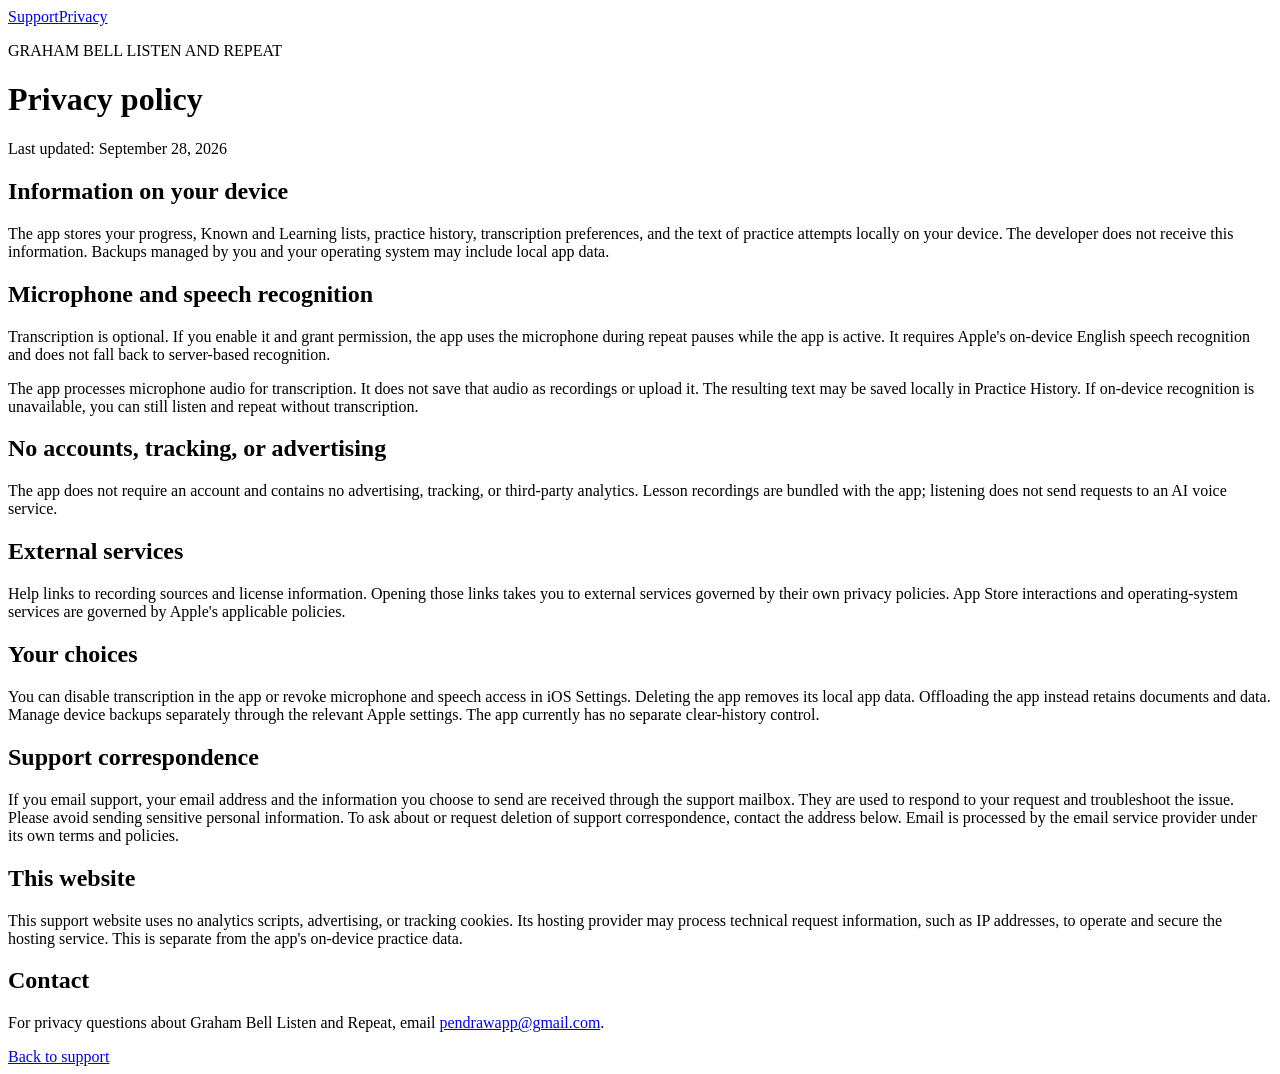
==== graham-bell/privacy.html @ 5809dc28 "Add Graham Bell app support and privacy page: privacy.html" ====
<!doctype html>
<html lang="en">
<head>
  <meta charset="utf-8">
  <meta name="viewport" content="width=device-width, initial-scale=1">
  <meta name="description" content="Privacy policy for Graham Bell Listen and Repeat.">
  <title>Privacy — Graham Bell Listen and Repeat</title>
  <link rel="stylesheet" href="style.css">
</head>
<body>
  <main>
    <nav aria-label="Main"><a href="./">Support</a><a href="privacy.html" aria-current="page">Privacy</a></nav>
    <p class="eyebrow">GRAHAM BELL LISTEN AND REPEAT</p>
    <h1>Privacy policy</h1>
    <p>Last updated: September 28, 2026</p>
    <section>
      <h2>Information on your device</h2>
      <p>The app stores your progress, Known and Learning lists, practice history, transcription preferences, and the text of practice attempts locally on your device. The developer does not receive this information. Backups managed by you and your operating system may include local app data.</p>
      <h2>Microphone and speech recognition</h2>
      <p>Transcription is optional. If you enable it and grant permission, the app uses the microphone during repeat pauses while the app is active. It requires Apple's on-device English speech recognition and does not fall back to server-based recognition.</p>
      <p>The app processes microphone audio for transcription. It does not save that audio as recordings or upload it. The resulting text may be saved locally in Practice History. If on-device recognition is unavailable, you can still listen and repeat without transcription.</p>
      <h2>No accounts, tracking, or advertising</h2>
      <p>The app does not require an account and contains no advertising, tracking, or third-party analytics. Lesson recordings are bundled with the app; listening does not send requests to an AI voice service.</p>
      <h2>External services</h2>
      <p>Help links to recording sources and license information. Opening those links takes you to external services governed by their own privacy policies. App Store interactions and operating-system services are governed by Apple's applicable policies.</p>
      <h2>Your choices</h2>
      <p>You can disable transcription in the app or revoke microphone and speech access in iOS Settings. Deleting the app removes its local app data. Offloading the app instead retains documents and data. Manage device backups separately through the relevant Apple settings. The app currently has no separate clear-history control.</p>
      <h2>Support correspondence</h2>
      <p>If you email support, your email address and the information you choose to send are received through the support mailbox. They are used to respond to your request and troubleshoot the issue. Please avoid sending sensitive personal information. To ask about or request deletion of support correspondence, contact the address below. Email is processed by the email service provider under its own terms and policies.</p>
      <h2>This website</h2>
      <p>This support website uses no analytics scripts, advertising, or tracking cookies. Its hosting provider may process technical request information, such as IP addresses, to operate and secure the hosting service. This is separate from the app's on-device practice data.</p>
      <h2>Contact</h2>
      <p>For privacy questions about Graham Bell Listen and Repeat, email <a href="mailto:pendrawapp@gmail.com">pendrawapp@gmail.com</a>.</p>
    </section>
    <footer><a href="./">Back to support</a></footer>
  </main>
</body>
</html>
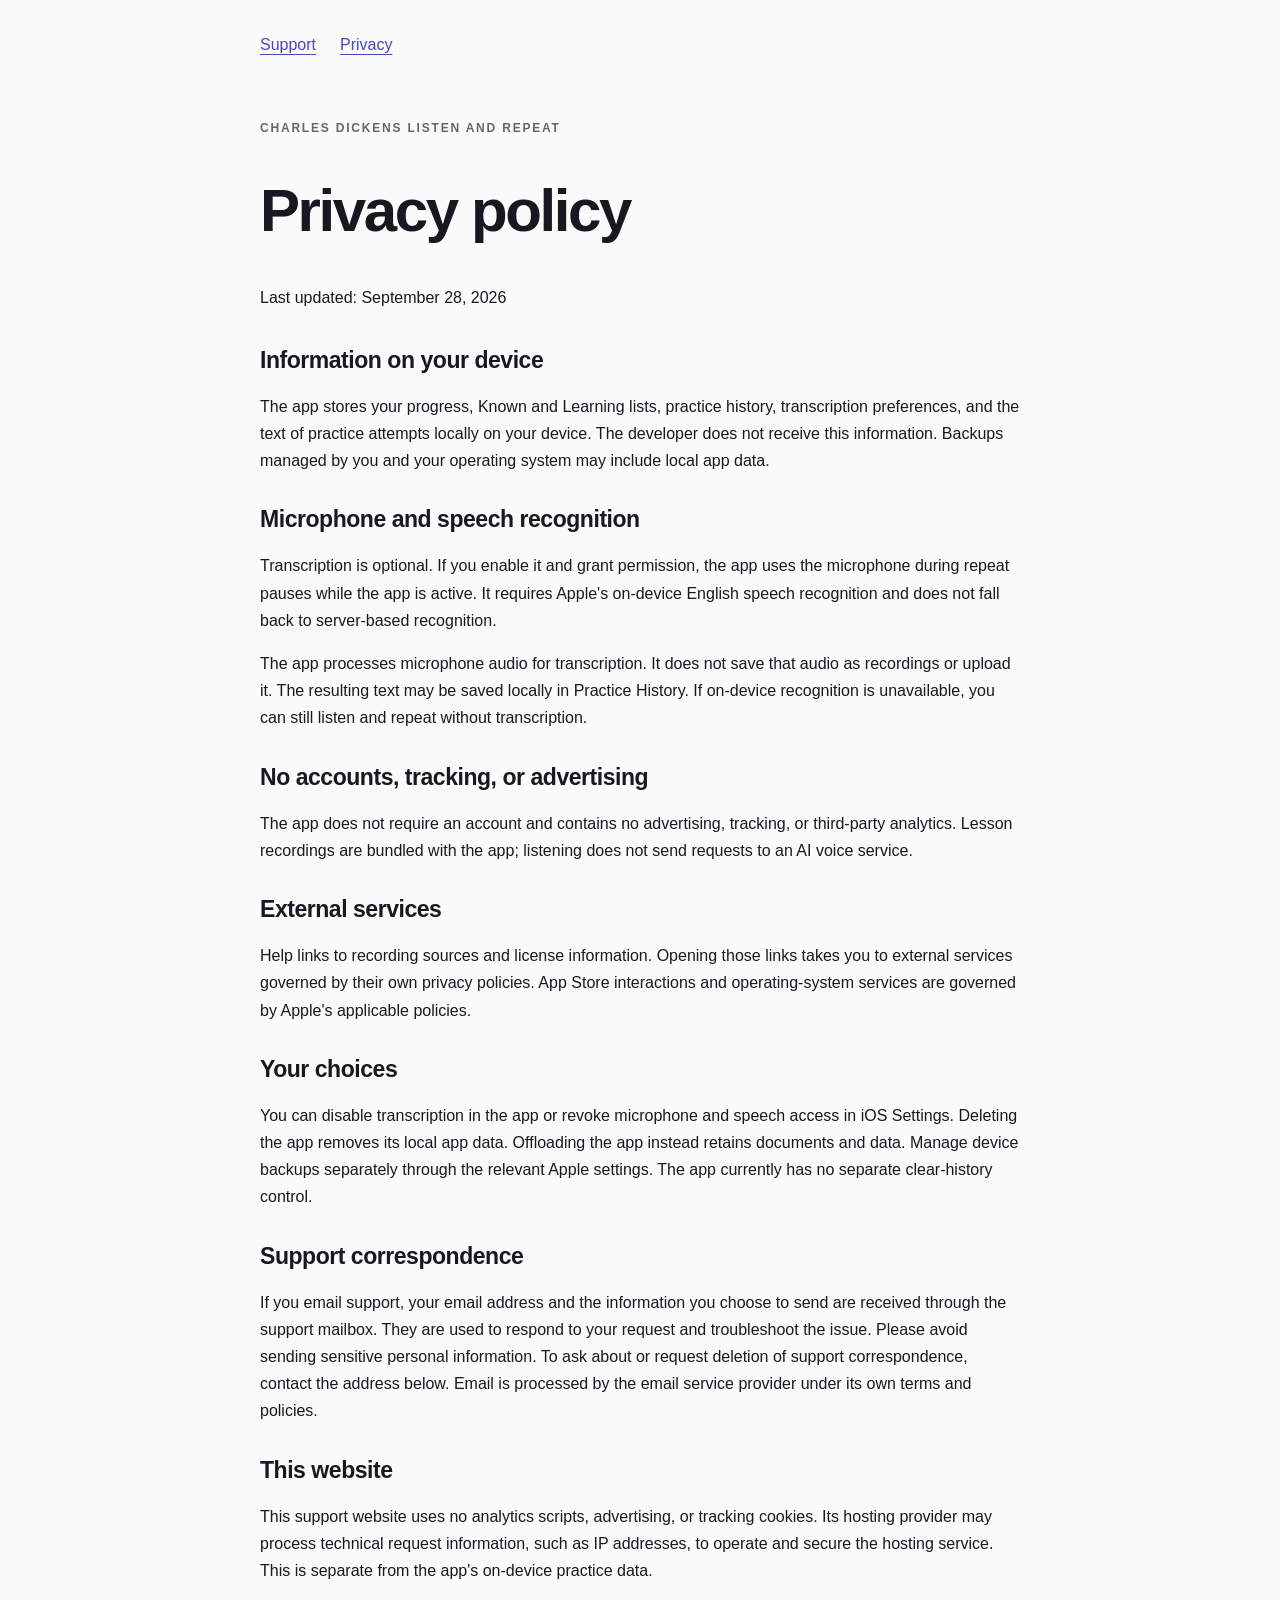
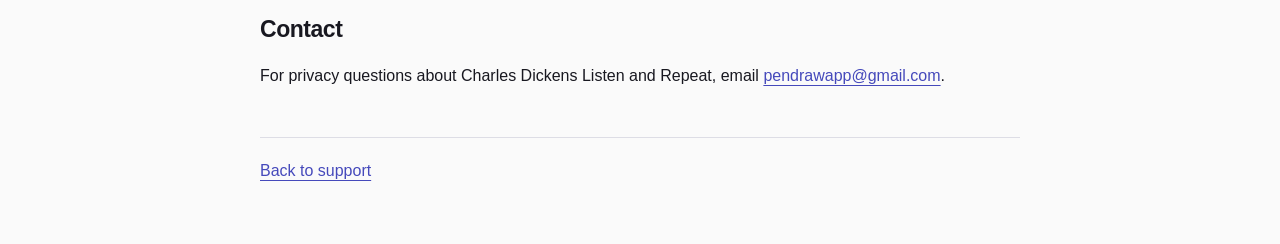
==== commit b292b30d: "Update support branding to Charles Dickens: privacy.html" ====
--- a/graham-bell/privacy.html
+++ b/graham-bell/privacy.html
@@ -3,14 +3,14 @@
 <head>
   <meta charset="utf-8">
   <meta name="viewport" content="width=device-width, initial-scale=1">
-  <meta name="description" content="Privacy policy for Graham Bell Listen and Repeat.">
-  <title>Privacy — Graham Bell Listen and Repeat</title>
+  <meta name="description" content="Privacy policy for Charles Dickens Listen and Repeat.">
+  <title>Privacy — Charles Dickens Listen and Repeat</title>
   <link rel="stylesheet" href="style.css">
 </head>
 <body>
   <main>
     <nav aria-label="Main"><a href="./">Support</a><a href="privacy.html" aria-current="page">Privacy</a></nav>
-    <p class="eyebrow">GRAHAM BELL LISTEN AND REPEAT</p>
+    <p class="eyebrow">CHARLES DICKENS LISTEN AND REPEAT</p>
     <h1>Privacy policy</h1>
     <p>Last updated: September 28, 2026</p>
     <section>
@@ -30,7 +30,7 @@
       <h2>This website</h2>
       <p>This support website uses no analytics scripts, advertising, or tracking cookies. Its hosting provider may process technical request information, such as IP addresses, to operate and secure the hosting service. This is separate from the app's on-device practice data.</p>
       <h2>Contact</h2>
-      <p>For privacy questions about Graham Bell Listen and Repeat, email <a href="mailto:pendrawapp@gmail.com">pendrawapp@gmail.com</a>.</p>
+      <p>For privacy questions about Charles Dickens Listen and Repeat, email <a href="mailto:pendrawapp@gmail.com">pendrawapp@gmail.com</a>.</p>
     </section>
     <footer><a href="./">Back to support</a></footer>
   </main>
--- a/graham-bell/style.css
+++ b/graham-bell/style.css
@@ -0,0 +1,18 @@
+:root { color-scheme: light dark; font-family: -apple-system, BlinkMacSystemFont, "Segoe UI", sans-serif; background: #fafafa; color: #181820; }
+body { margin: 0; }
+main { max-width: 760px; margin: auto; padding: 36px 24px 64px; }
+nav { display: flex; gap: 24px; margin-bottom: 64px; }
+a { color: #4549bb; text-underline-offset: 4px; }
+h1 { font-size: clamp(36px, 7vw, 60px); letter-spacing: -0.04em; line-height: 1.08; }
+h2 { margin-top: 32px; font-size: 23px; letter-spacing: -0.02em; }
+p { line-height: 1.7; }
+.eyebrow { font-size: 12px; font-weight: 650; letter-spacing: 0.15em; color: #656571; }
+.intro { font-size: 21px; color: #656571; }
+section { margin-top: 36px; }
+footer { margin-top: 48px; border-top: 1px solid #dddde5; padding-top: 24px; }
+@media (prefers-color-scheme: dark) {
+  :root { background: #121216; color: #ededf2; }
+  a { color: #a8abff; }
+  .intro, .eyebrow { color: #b0b0bc; }
+  footer { border-color: #363641; }
+}
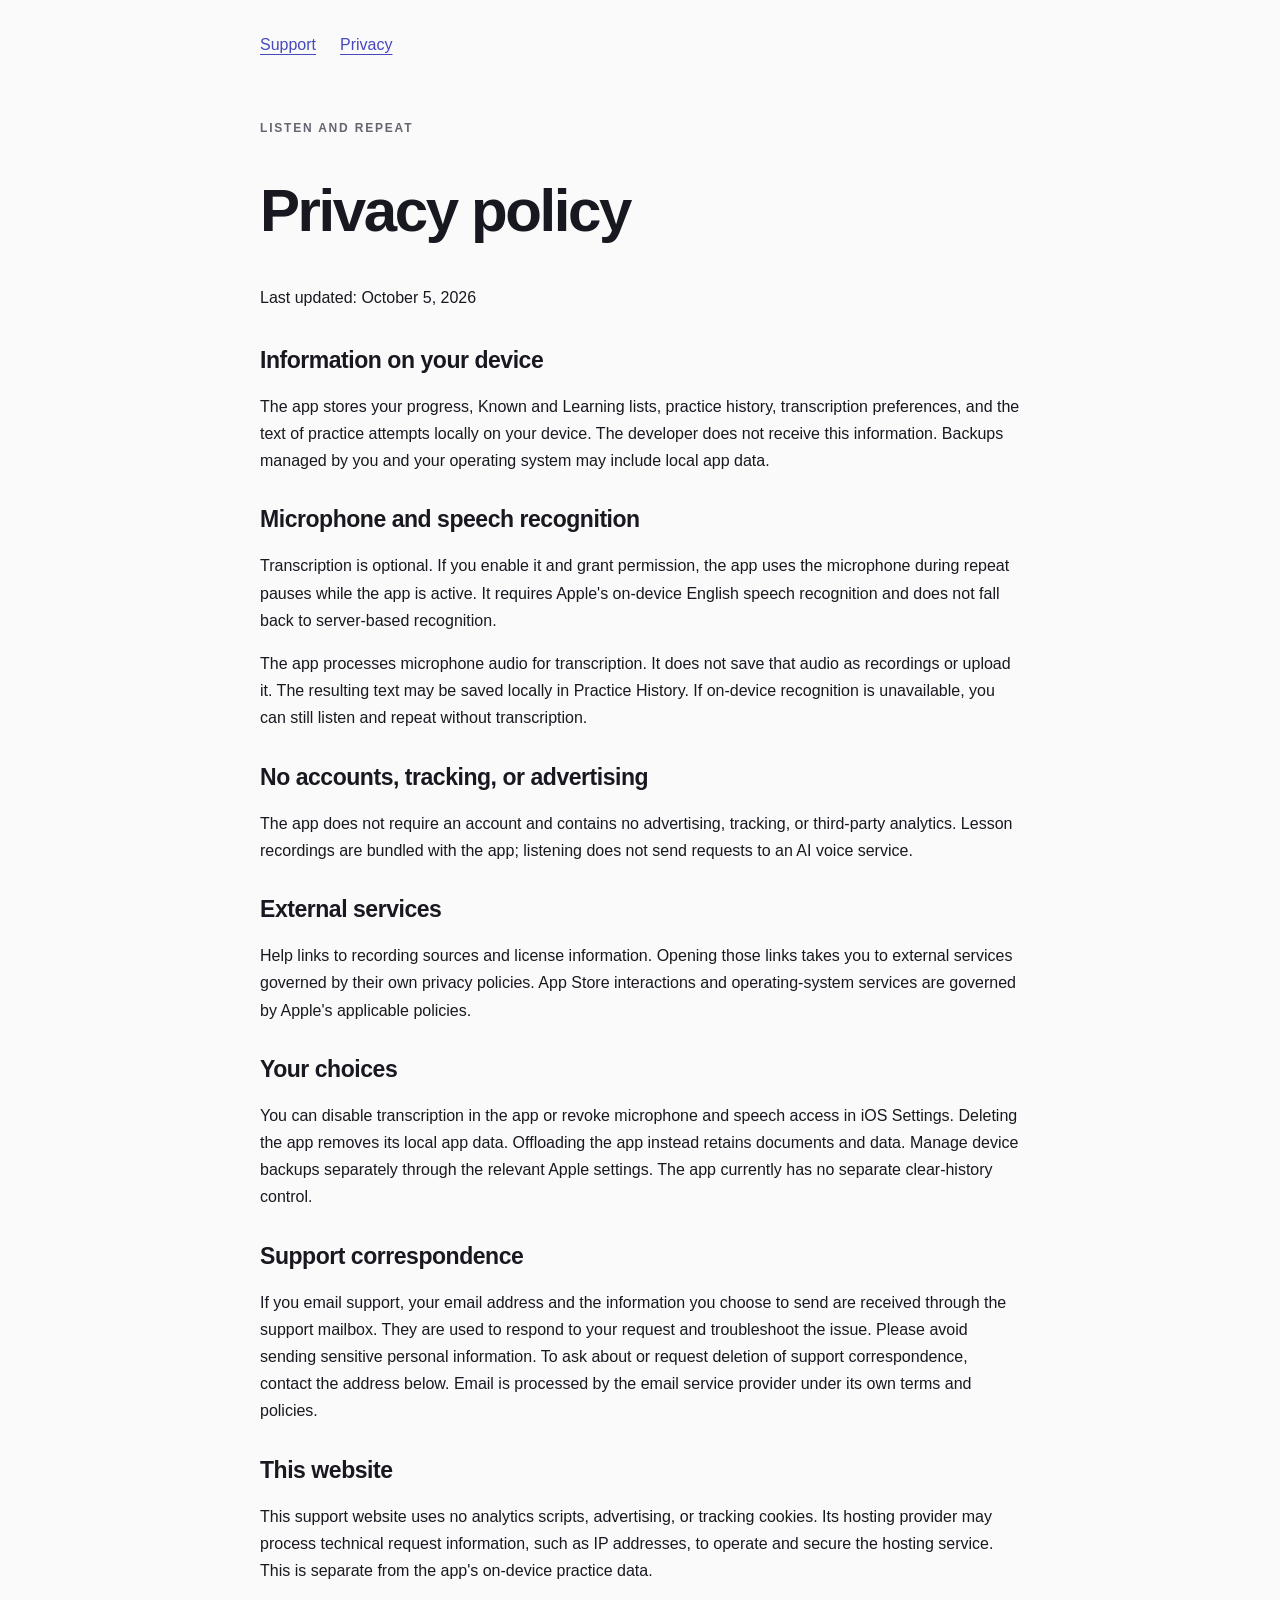
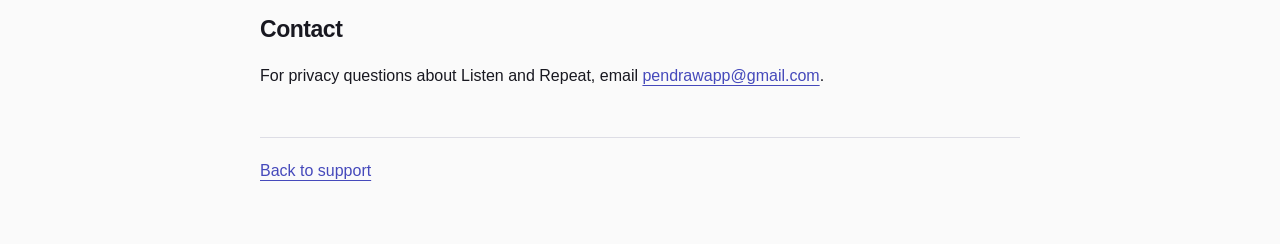
==== commit 9f9bc5ee: "Use neutral Listen and Repeat branding on support website" ====
--- a/graham-bell/privacy.html
+++ b/graham-bell/privacy.html
@@ -3,16 +3,16 @@
 <head>
   <meta charset="utf-8">
   <meta name="viewport" content="width=device-width, initial-scale=1">
-  <meta name="description" content="Privacy policy for Charles Dickens Listen and Repeat.">
-  <title>Privacy — Charles Dickens Listen and Repeat</title>
+  <meta name="description" content="Privacy policy for Listen and Repeat.">
+  <title>Privacy — Listen and Repeat</title>
   <link rel="stylesheet" href="style.css">
 </head>
 <body>
   <main>
     <nav aria-label="Main"><a href="./">Support</a><a href="privacy.html" aria-current="page">Privacy</a></nav>
-    <p class="eyebrow">CHARLES DICKENS LISTEN AND REPEAT</p>
+    <p class="eyebrow">LISTEN AND REPEAT</p>
     <h1>Privacy policy</h1>
-    <p>Last updated: September 28, 2026</p>
+    <p>Last updated: October 5, 2026</p>
     <section>
       <h2>Information on your device</h2>
       <p>The app stores your progress, Known and Learning lists, practice history, transcription preferences, and the text of practice attempts locally on your device. The developer does not receive this information. Backups managed by you and your operating system may include local app data.</p>
@@ -30,7 +30,7 @@
       <h2>This website</h2>
       <p>This support website uses no analytics scripts, advertising, or tracking cookies. Its hosting provider may process technical request information, such as IP addresses, to operate and secure the hosting service. This is separate from the app's on-device practice data.</p>
       <h2>Contact</h2>
-      <p>For privacy questions about Charles Dickens Listen and Repeat, email <a href="mailto:pendrawapp@gmail.com">pendrawapp@gmail.com</a>.</p>
+      <p>For privacy questions about Listen and Repeat, email <a href="mailto:pendrawapp@gmail.com">pendrawapp@gmail.com</a>.</p>
     </section>
     <footer><a href="./">Back to support</a></footer>
   </main>
